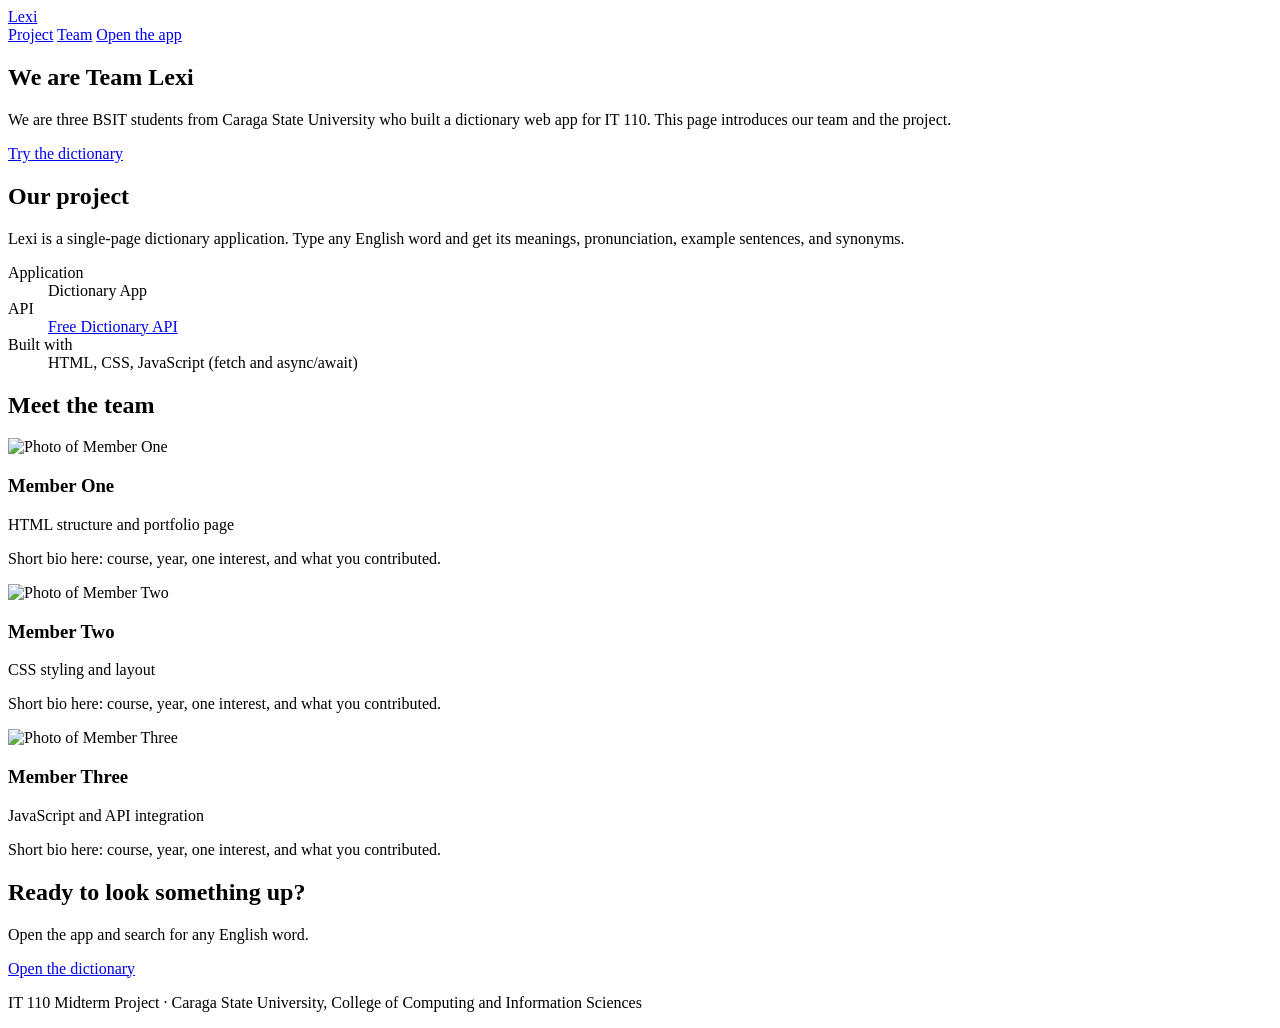
==== index.html @ e22f8f3e "Add HTML project files" ====
<!DOCTYPE html>
<html lang="en">
<head>
  <meta charset="UTF-8">
  <meta name="viewport" content="width=device-width, initial-scale=1">
  <title>Team Lexi | IT 110 Midterm Project</title>
  <meta name="description" content="Portfolio of Team Lexi and our Dictionary web app.">

  <link rel="preconnect" href="https://fonts.googleapis.com">
  <link rel="preconnect" href="https://fonts.gstatic.com" crossorigin>
  <link href="https://fonts.googleapis.com/css2?family=Newsreader:ital,wght@0,500;0,600;0,700;1,500&family=Public+Sans:wght@400;500;600&display=swap" rel="stylesheet">
  <link rel="stylesheet" href="styles.css">
</head>
<body>

  <header class="site-header">
    <div class="container">
      <a class="logo" href="index.html">Lexi</a>
      <nav class="site-nav" aria-label="Main">
        <a href="#project">Project</a>
        <a href="#team">Team</a>
        <a href="app.html">Open the app</a>
      </nav>
    </div>
  </header>

  <main>

    <!-- TEAM TITLE + INTRODUCTION -->
    <section class="hero">
      <div class="container">
        <h1>We are <span class="marker">Team Lexi</span></h1>
        <p>
          <!-- TODO: replace with your own intro (2-3 sentences) -->
          We are three BSIT students from Caraga State University who built a
          dictionary web app for IT 110. This page introduces our team and the
          project.
        </p>
        <a class="btn btn-large" href="app.html">Try the dictionary</a>
      </div>
    </section>

    <!-- PROJECT DESCRIPTION -->
    <section id="project">
      <div class="container">
        <h2>Our project</h2>
        <div class="project-card">
          <p>
            <!-- TODO: describe the main goal in your own words -->
            Lexi is a single-page dictionary application. Type any English
            word and get its meanings, pronunciation, example sentences, and
            synonyms.
          </p>
          <dl>
            <dt>Application</dt>
            <dd>Dictionary App</dd>
            <dt>API</dt>
            <dd>
              <a href="https://dictionaryapi.dev" target="_blank" rel="noopener">Free Dictionary API</a>
            </dd>
            <dt>Built with</dt>
            <dd>HTML, CSS, JavaScript (fetch and async/await)</dd>
          </dl>
        </div>
      </div>
    </section>

    <!-- INDIVIDUAL PROFILES -->
    <section id="team">
      <div class="container">
        <h2>Meet the team</h2>
        <div class="team-grid">

          <article class="profile">
            <!-- TODO: put each photo in the images/ folder -->
            <img src="images/member1.jpg" alt="Photo of Member One" width="400" height="400">
            <div class="profile-body">
              <h3>Member One</h3>
              <p class="profile-role">HTML structure and portfolio page</p>
              <p class="profile-bio">Short bio here: course, year, one interest, and what you contributed.</p>
            </div>
          </article>

          <article class="profile">
            <img src="images/member2.jpg" alt="Photo of Member Two" width="400" height="400">
            <div class="profile-body">
              <h3>Member Two</h3>
              <p class="profile-role">CSS styling and layout</p>
              <p class="profile-bio">Short bio here: course, year, one interest, and what you contributed.</p>
            </div>
          </article>

          <article class="profile">
            <img src="images/member3.jpg" alt="Photo of Member Three" width="400" height="400">
            <div class="profile-body">
              <h3>Member Three</h3>
              <p class="profile-role">JavaScript and API integration</p>
              <p class="profile-bio">Short bio here: course, year, one interest, and what you contributed.</p>
            </div>
          </article>

        </div>
      </div>
    </section>

    <!-- PROMINENT LINK TO THE APP (required by the rubric) -->
    <section>
      <div class="container">
        <div class="cta">
          <h2>Ready to look something up?</h2>
          <p>Open the app and search for any English word.</p>
          <a class="btn btn-large" href="app.html">Open the dictionary</a>
        </div>
      </div>
    </section>

  </main>

  <footer class="site-footer">
    <p>IT 110 Midterm Project &middot; Caraga State University, College of Computing and Information Sciences</p>
  </footer>

</body>
</html>
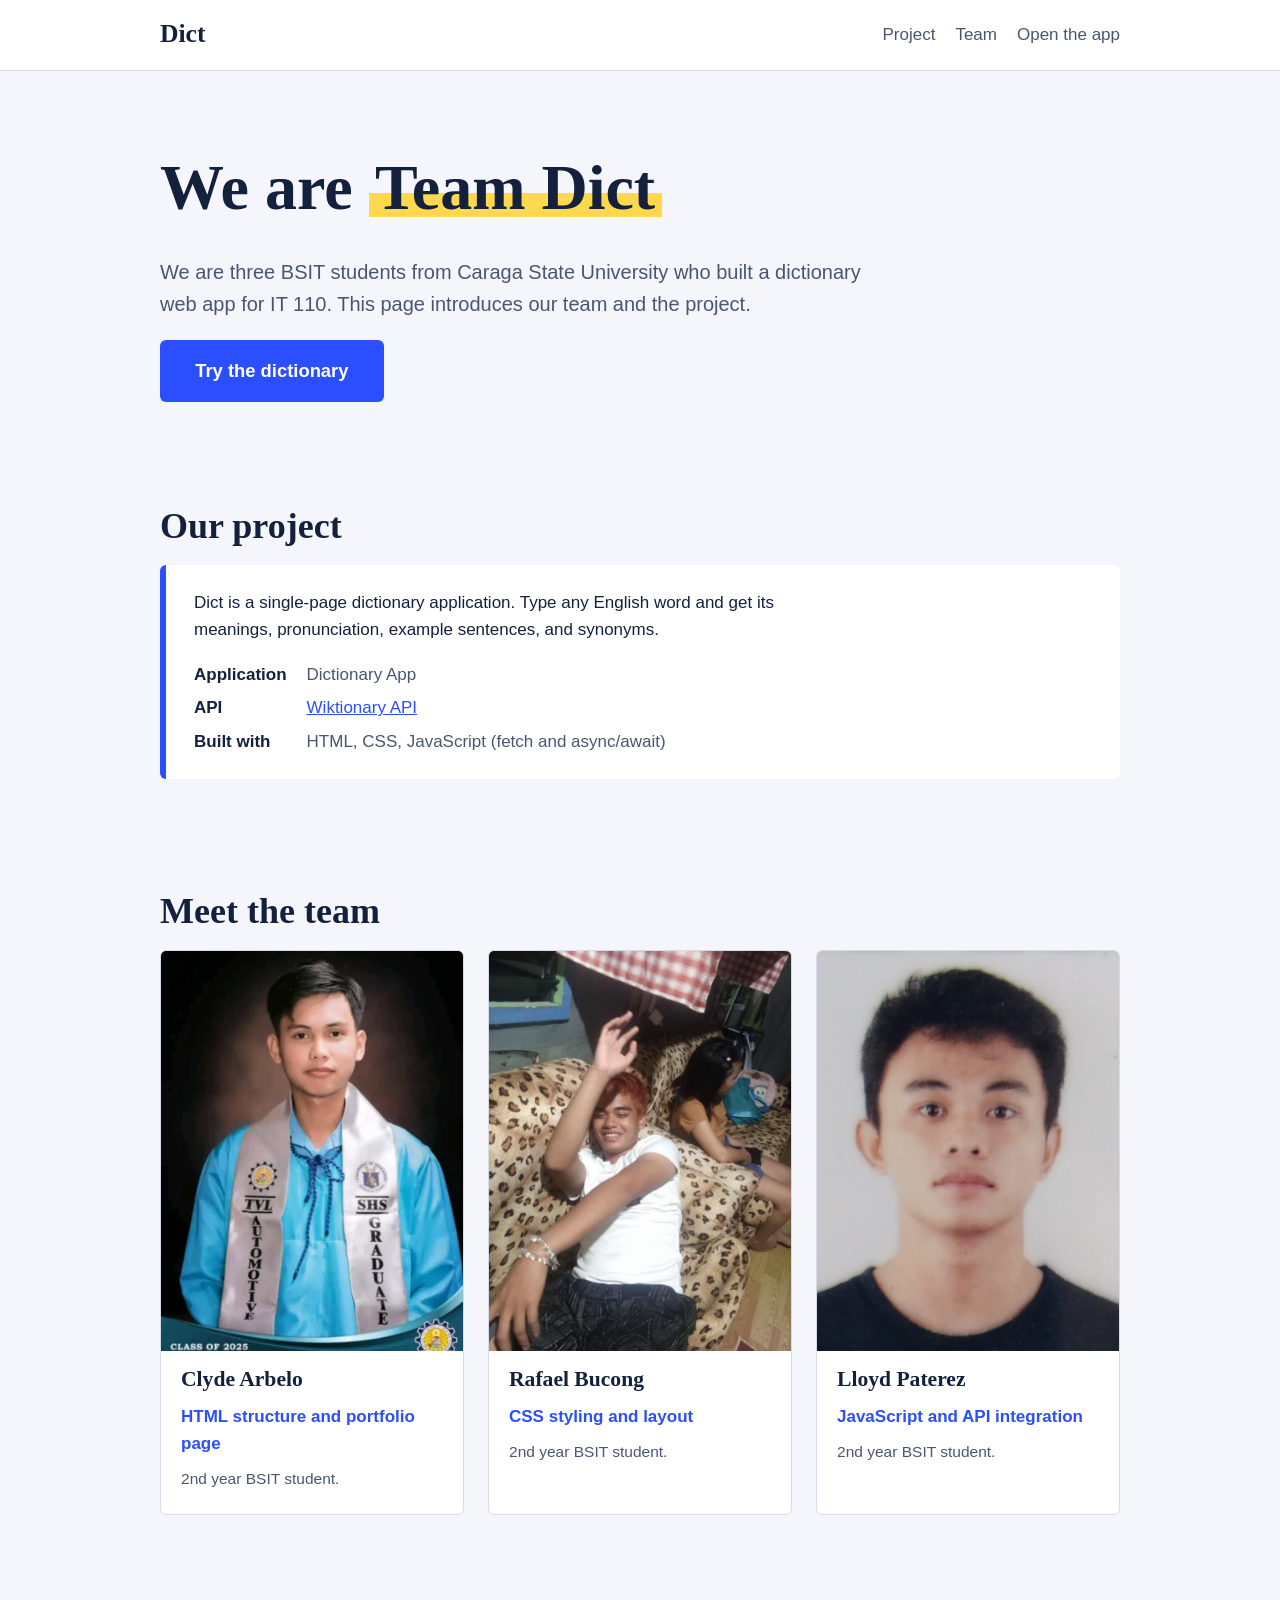
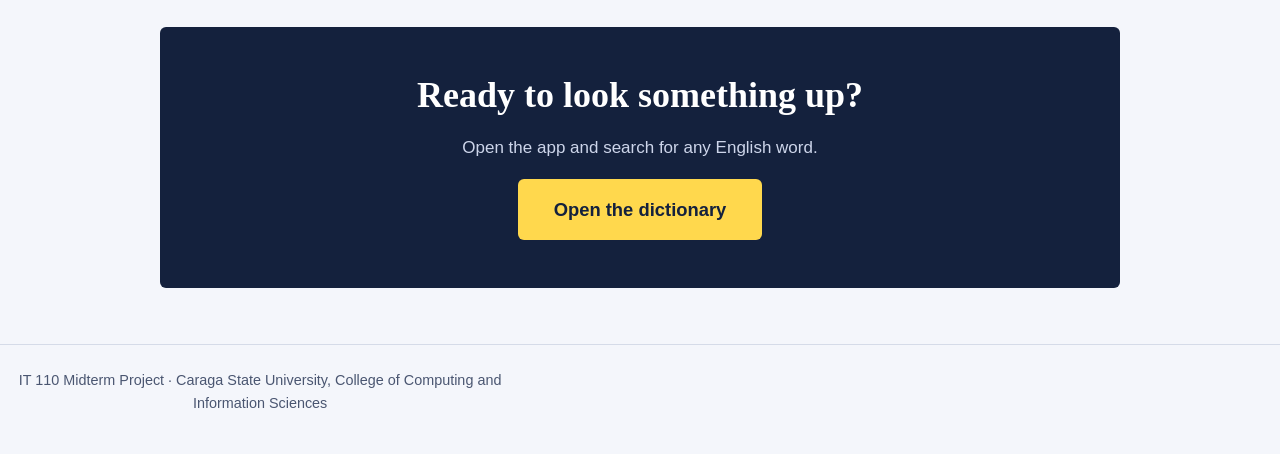
==== commit a2630d0b: "Initial commit" ====
--- a/index.html
+++ b/index.html
@@ -3,7 +3,7 @@
 <head>
   <meta charset="UTF-8">
   <meta name="viewport" content="width=device-width, initial-scale=1">
-  <title>Team Lexi | IT 110 Midterm Project</title>
+  <title>Team Dict | IT 110 Midterm Project</title>
   <meta name="description" content="Portfolio of Team Lexi and our Dictionary web app.">
 
   <link rel="preconnect" href="https://fonts.googleapis.com">
@@ -15,7 +15,7 @@
 
   <header class="site-header">
     <div class="container">
-      <a class="logo" href="index.html">Lexi</a>
+      <a class="logo" href="index.html">Dict</a>
       <nav class="site-nav" aria-label="Main">
         <a href="#project">Project</a>
         <a href="#team">Team</a>
@@ -29,9 +29,8 @@
     <!-- TEAM TITLE + INTRODUCTION -->
     <section class="hero">
       <div class="container">
-        <h1>We are <span class="marker">Team Lexi</span></h1>
+        <h1>We are <span class="marker">Team Dict</span></h1>
         <p>
-          <!-- TODO: replace with your own intro (2-3 sentences) -->
           We are three BSIT students from Caraga State University who built a
           dictionary web app for IT 110. This page introduces our team and the
           project.
@@ -46,8 +45,7 @@
         <h2>Our project</h2>
         <div class="project-card">
           <p>
-            <!-- TODO: describe the main goal in your own words -->
-            Lexi is a single-page dictionary application. Type any English
+            Dict is a single-page dictionary application. Type any English
             word and get its meanings, pronunciation, example sentences, and
             synonyms.
           </p>
@@ -56,7 +54,7 @@
             <dd>Dictionary App</dd>
             <dt>API</dt>
             <dd>
-              <a href="https://dictionaryapi.dev" target="_blank" rel="noopener">Free Dictionary API</a>
+              <a href="https://en.wiktionary.org" target="_blank" rel="noopener">Wiktionary API</a>
             </dd>
             <dt>Built with</dt>
             <dd>HTML, CSS, JavaScript (fetch and async/await)</dd>
@@ -72,30 +70,30 @@
         <div class="team-grid">
 
           <article class="profile">
-            <!-- TODO: put each photo in the images/ folder -->
-            <img src="images/member1.jpg" alt="Photo of Member One" width="400" height="400">
+      
+            <img src="images/CLYDE.jpg" alt="Photo of Member One" width="400" height="400">
             <div class="profile-body">
-              <h3>Member One</h3>
+              <h3>Clyde Arbelo</h3>
               <p class="profile-role">HTML structure and portfolio page</p>
-              <p class="profile-bio">Short bio here: course, year, one interest, and what you contributed.</p>
+              <p class="profile-bio">2nd year BSIT student.</p>
             </div>
           </article>
 
           <article class="profile">
-            <img src="images/member2.jpg" alt="Photo of Member Two" width="400" height="400">
+            <img src="images/BUCONG.jpg" alt="Photo of Member Two" width="400" height="400">
             <div class="profile-body">
-              <h3>Member Two</h3>
+              <h3>Rafael Bucong</h3>
               <p class="profile-role">CSS styling and layout</p>
-              <p class="profile-bio">Short bio here: course, year, one interest, and what you contributed.</p>
+              <p class="profile-bio">2nd year BSIT student.</p>
             </div>
           </article>
 
           <article class="profile">
-            <img src="images/member3.jpg" alt="Photo of Member Three" width="400" height="400">
+            <img src="images/LLOYD.jpg" alt="Photo of Member Three" width="400" height="400">
             <div class="profile-body">
-              <h3>Member Three</h3>
+              <h3>Lloyd Paterez</h3>
               <p class="profile-role">JavaScript and API integration</p>
-              <p class="profile-bio">Short bio here: course, year, one interest, and what you contributed.</p>
+              <p class="profile-bio">2nd year BSIT student.</p>
             </div>
           </article>
 
@@ -103,7 +101,7 @@
       </div>
     </section>
 
-    <!-- PROMINENT LINK TO THE APP (required by the rubric) -->
+    <!-- Link to the app -->
     <section>
       <div class="container">
         <div class="cta">
--- a/styles.css
+++ b/styles.css
@@ -0,0 +1,376 @@
+/*
+   LEXI - Dictionary App | IT 110 Midterm Project
+   Shared by index.html (portfolio) and app.html (app)
+   Sections: 1 Tokens  2 Base  3 Layout  4 Header/Footer
+             5 Buttons  6 Portfolio page  7 App page
+             8 Result entry  9 Messages  10 Responsive
+  */
+
+/* 1. Custom variables -------------*/
+:root {     /*Pseudo-class selector*/
+  --paper: #f4f6fb;
+  --surface: #ffffff;
+  --ink: #14213d;
+  --ink-soft: #4a5671;  
+  --line: #d5dbe8;
+  --cobalt: #2b4eff;
+  --cobalt-dark: #1a35c9;
+  --marker: #ffd84d;
+  --error-bg: #fdecec;
+  --error-ink: #9b1c1c;
+
+  --font-display: "Newsreader", Georgia, "Times New Roman", serif;
+  --font-body: "Public Sans", "Segoe UI", Arial, sans-serif;
+
+  --radius: 6px;
+  --content-width: 960px;
+}
+
+/* 2. BASE -------------------------------------------------- */
+*,
+*::before,  
+*::after {
+  box-sizing: border-box;
+}
+
+html {
+  scroll-behavior: smooth;
+}
+
+body {
+  margin: 0;
+  font-family: var(--font-body);
+  font-size: 1.0625rem;
+  line-height: 1.6;
+  color: var(--ink);
+  background: var(--paper);
+}
+
+h1,
+h2,
+h3 {
+  font-family: var(--font-display);
+  line-height: 1.15;
+  margin: 0 0 0.5em;
+}
+
+h1 { font-size: clamp(2.4rem, 6vw, 4rem); font-weight: 600; }
+h2 { font-size: clamp(1.6rem, 3.5vw, 2.25rem); font-weight: 600; }
+h3 { font-size: 1.35rem; font-weight: 600; }
+
+p { margin: 0 0 1em; max-width: 65ch; }
+
+a { color: var(--cobalt); }
+
+img { max-width: 100%; display: block; }
+
+:focus-visible {
+  outline: 3px solid var(--cobalt);
+  outline-offset: 3px;
+}
+
+/* 3. LAYOUT ------------------------------------------------ */
+.container {
+  width: min(100% - 2rem, var(--content-width));
+  margin-inline: auto;
+}
+
+section {
+  padding-block: 3.5rem;
+}
+
+/* 4. HEADER / FOOTER --------------------------------------- */
+.site-header {
+  background: var(--surface);
+  border-bottom: 1px solid var(--line);
+}
+
+.site-header .container {
+  display: flex;
+  align-items: center;
+  justify-content: space-between;
+  gap: 1rem;
+  padding-block: 0.9rem;
+}
+
+.logo {
+  font-family: var(--font-display);
+  font-size: 1.6rem;
+  font-weight: 700;
+  color: var(--ink);
+  text-decoration: none;
+}
+
+.site-nav {
+  display: flex;
+  gap: 1.25rem;
+}
+
+.site-nav a {
+  color: var(--ink-soft);
+  text-decoration: none;
+  font-weight: 500;
+}
+
+.site-nav a:hover,
+.site-nav a[aria-current="page"] {
+  color: var(--ink);
+  text-decoration: underline;
+  text-decoration-color: var(--marker);
+  text-decoration-thickness: 4px;
+  text-underline-offset: 4px;
+}
+
+.site-footer {
+  border-top: 1px solid var(--line);
+  padding-block: 1.5rem;
+  color: var(--ink-soft);
+  font-size: 0.9rem;
+  text-align: center;
+}
+
+/* 5. BUTTONS ----------------------------------------------- */
+.btn {
+  display: inline-block;
+  padding: 0.8rem 1.6rem;
+  font: inherit;
+  font-weight: 600;
+  color: #fff;
+  background: var(--cobalt);
+  border: 0;
+  border-radius: var(--radius);
+  text-decoration: none;
+  cursor: pointer;
+  transition: background 0.15s;
+}
+
+.btn:hover { background: var(--cobalt-dark); }
+
+.btn-large {
+  padding: 1rem 2.2rem;
+  font-size: 1.15rem;
+}
+
+/* 6. PORTFOLIO PAGE (index.html) --------------------------- */
+.hero {
+  padding-block: 5rem 3rem;
+}
+
+/* The highlighter swipe: the one memorable element */
+.marker {
+  background: linear-gradient(transparent 58%, var(--marker) 58%, var(--marker) 92%, transparent 92%);
+  padding-inline: 0.1em;
+}
+
+.hero p {
+  font-size: 1.25rem;
+  color: var(--ink-soft);
+}
+
+.project-card {
+  background: var(--surface);
+  border-left: 6px solid var(--cobalt);
+  padding: 1.5rem 1.75rem;
+  border-radius: var(--radius);
+}
+
+.project-card dl {
+  margin: 1rem 0 0;
+  display: grid;
+  grid-template-columns: max-content 1fr;
+  gap: 0.4rem 1.25rem;
+}
+
+.project-card dt { font-weight: 600; }
+.project-card dd { margin: 0; color: var(--ink-soft); }
+
+.team-grid {
+  display: grid;
+  grid-template-columns: repeat(3, 1fr);
+  gap: 1.5rem;
+}
+
+.profile {
+  background: var(--surface);
+  border: 1px solid var(--line);
+  border-radius: var(--radius);
+  overflow: hidden;
+}
+
+.profile img {
+  width: 100%;
+  aspect-ratio: 1 / 1;
+  object-fit: cover;
+  background: var(--line); /* shows while the photo is missing */
+}
+
+.profile-body { padding: 1rem 1.25rem 1.4rem; }
+
+.profile-role {
+  margin: 0 0 0.6rem;
+  font-weight: 600;
+  color: var(--cobalt);
+}
+
+.profile-bio {
+  margin: 0;
+  font-size: 0.97rem;
+  color: var(--ink-soft);
+}
+
+.cta {
+  text-align: center;
+  background: var(--ink);
+  color: #fff;
+  border-radius: var(--radius);
+  padding: 3rem 1.5rem;
+}
+
+.cta p {
+  margin-inline: auto;
+  color: #cdd5ea;
+}
+
+.cta .btn { background: var(--marker); color: var(--ink); }
+.cta .btn:hover { background: #ffe785; }
+
+/* 7. APP PAGE (app.html) ----------------------------------- */
+.app-intro { padding-block: 3rem 1rem; }
+
+.search-form {
+  display: flex;
+  gap: 0.75rem;
+}
+
+.search-form label {
+  position: absolute; /* visually hidden but readable by screen readers */
+  width: 1px;
+  height: 1px;
+  overflow: hidden;
+  clip: rect(0 0 0 0);
+}
+
+.search-form input {
+  flex: 1;
+  min-width: 0;
+  padding: 0.85rem 1rem;
+  font: inherit;
+  font-size: 1.15rem;
+  color: var(--ink);
+  background: var(--surface);
+  border: 2px solid var(--line);
+  border-radius: var(--radius);
+}
+
+.search-form input:focus {
+  border-color: var(--cobalt);
+  outline: none;
+}
+
+.hint {
+  margin-top: 0.75rem;
+  font-size: 0.92rem;
+  color: var(--ink-soft);
+}
+
+#results { padding-block: 1rem 4rem; }
+
+/* 8. RESULT ENTRY (your JavaScript will create these) ------ */
+.entry {
+  background: var(--surface);
+  border: 1px solid var(--line);
+  border-radius: var(--radius);
+  padding: 2rem;
+  margin-bottom: 1.5rem;
+}
+
+.entry-word {
+  font-family: var(--font-display);
+  font-size: clamp(2.5rem, 8vw, 4.5rem);
+  font-weight: 600;
+  line-height: 1;
+  margin: 0 0 0.25rem;
+}
+
+.entry-phonetic {
+  color: var(--ink-soft);
+  margin: 0 0 1rem;
+}
+
+.audio-btn {
+  margin-left: 0.75rem;
+  padding: 0.3rem 0.8rem;
+  font: inherit;
+  font-size: 0.9rem;
+  color: var(--cobalt);
+  background: transparent;
+  border: 2px solid var(--cobalt);
+  border-radius: var(--radius);
+  cursor: pointer;
+}
+
+.audio-btn:hover { background: var(--cobalt); color: #fff; }
+
+.part-of-speech {
+  font-family: var(--font-display);
+  font-style: italic;
+  font-size: 1.3rem;
+  margin: 1.5rem 0 0.5rem;
+  padding-bottom: 0.3rem;
+  border-bottom: 1px solid var(--line);
+}
+
+.definitions {
+  margin: 0;
+  padding-left: 1.4rem;
+}
+
+.definitions li { margin-bottom: 0.75rem; }
+
+.example {
+  display: block;
+  margin-top: 0.2rem;
+  color: var(--ink-soft);
+  font-style: italic;
+}
+
+.synonyms {
+  margin-top: 1rem;
+  font-size: 0.95rem;
+  color: var(--ink-soft);
+}
+
+/* 9. MESSAGES (loading / empty / error) -------------------- */
+.message {
+  padding: 1rem 1.25rem;
+  border-radius: var(--radius);
+  background: var(--surface);
+  border: 1px dashed var(--line);
+  color: var(--ink-soft);
+}
+
+.message.error {
+  background: var(--error-bg);
+  border: 1px solid #f1b8b8;
+  color: var(--error-ink);
+  font-weight: 500;
+}
+
+/* 10. RESPONSIVE ------------------------------------------- */
+@media (max-width: 760px) {
+  .team-grid { grid-template-columns: 1fr; }
+  .hero { padding-block: 3rem 2rem; }
+  section { padding-block: 2.5rem; }
+  .entry { padding: 1.25rem; }
+}
+
+@media (max-width: 480px) {
+  .search-form { flex-direction: column; }
+  .site-header .container { flex-direction: column; align-items: flex-start; }
+  .project-card dl { grid-template-columns: 1fr; }
+}
+
+@media (prefers-reduced-motion: reduce) {
+  html { scroll-behavior: auto; }
+  .btn { transition: none; }
+}
